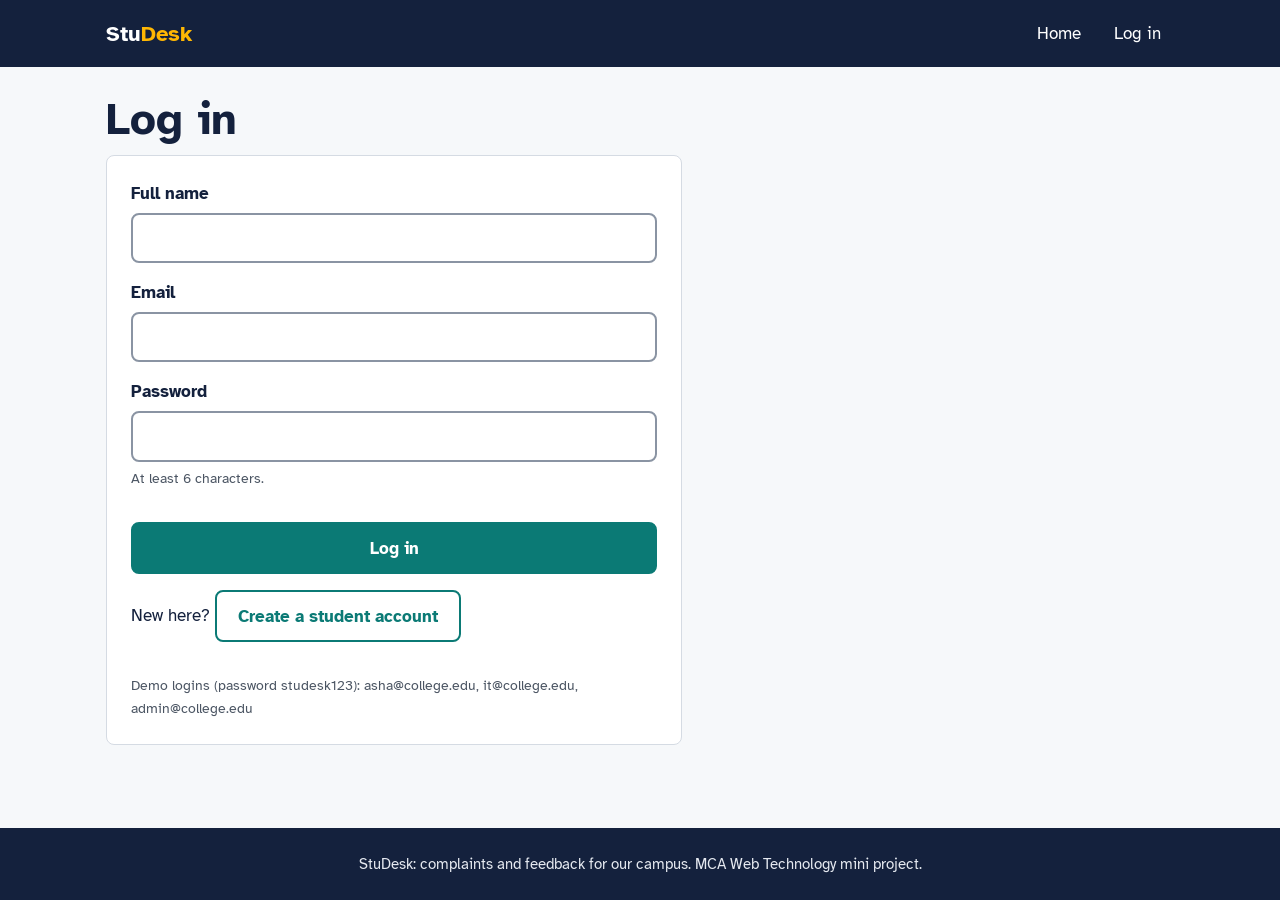
==== templates/login.html @ d4316819 "Reinitializing tracking after deleting .git folder" ====
<!DOCTYPE html>
<html lang="en">
<head>
  <meta charset="utf-8">
  <meta name="viewport" content="width=device-width, initial-scale=1">
  <title>Log in - StuDesk</title>
  <link rel="preconnect" href="https://fonts.googleapis.com">
  <link rel="stylesheet" href="https://fonts.googleapis.com/css2?family=Atkinson+Hyperlegible:wght@400;700&display=swap">
  <link rel="stylesheet" href="/static/css/style.css">
</head>
<body>
  <a class="skip-link" href="#main">Skip to main content</a>
  <header id="site-header"></header>

  <main id="main" tabindex="-1">
    <h1 id="form-title">Log in</h1>

    <form class="form card" id="auth-form" novalidate aria-labelledby="form-title">
      <div class="field" id="name-field" hidden>
        <label for="name">Full name</label>
        <input type="text" id="name" autocomplete="name">
      </div>
      <div class="field">
        <label for="email">Email</label>
        <input type="email" id="email" autocomplete="email" required>
      </div>
      <div class="field">
        <label for="password">Password</label>
        <input type="password" id="password" autocomplete="current-password" required aria-describedby="pw-hint">
        <p class="hint" id="pw-hint">At least 6 characters.</p>
      </div>
      <p class="error-text" id="form-error" role="alert"></p>
      <button class="btn" type="submit" id="submit-btn">Log in</button>
      <p>
        <span id="switch-text">New here?</span>
        <button class="btn btn-outline" type="button" id="switch-btn">Create a student account</button>
      </p>
      <p class="hint">Demo logins (password studesk123): asha@college.edu, it@college.edu, admin@college.edu</p>
    </form>
  </main>

  <footer id="site-footer"></footer>
  <div id="toast" class="toast" role="status" aria-live="polite"></div>

  <script src="/static/js/common.js"></script>
  <script src="/static/js/pages/login.js"></script>
</body>
</html>
---- static/css/style.css ----
/* ==========================================================
   StuDesk shared styles  -  everyone uses this file.
   Don't change the tokens (:root) without telling the team.
   Put page-specific styles in static/css/pages/<page>.css
   ========================================================== */

/* ---- 1. Design tokens (colours, spacing, type) ---- */
:root {
  --ink:        #14213d;   /* main text, navbar */
  --muted:      #4b5563;   /* secondary text (7:1 on paper) */
  --paper:      #f6f8fa;   /* page background */
  --surface:    #ffffff;   /* cards, forms */
  --line:       #d5dbe3;   /* borders */
  --brand:      #0b7a75;   /* buttons, links (5.3:1 on white) */
  --brand-dark: #075e5a;
  --highlight:  #ffb703;   /* focus ring and one accent only */
  --danger:     #b42318;
  --success:    #1b7f3b;
  --warning:    #8a5300;

  --font: "Atkinson Hyperlegible", "Segoe UI", system-ui, -apple-system, Arial, sans-serif;
  --radius: 8px;
  --space-1: 0.5rem;
  --space-2: 1rem;
  --space-3: 1.5rem;
  --space-4: 2.5rem;
  --max-width: 1100px;
}

/* Breakpoints used by the whole team:  640px (phone/tablet)  and  960px (tablet/desktop) */

/* ---- 2. Base ---- */
*, *::before, *::after { box-sizing: border-box; }
html { scroll-behavior: smooth; }
body {
  margin: 0;
  font-family: var(--font);
  font-size: 1.0625rem;
  line-height: 1.6;
  color: var(--ink);
  background: var(--paper);
  min-height: 100vh;
  display: flex;
  flex-direction: column;
}
main { flex: 1; width: 100%; max-width: var(--max-width); margin: 0 auto; padding: var(--space-3) var(--space-2) var(--space-4); }
main:focus { outline: none; }
h1, h2, h3 { line-height: 1.25; margin: 0 0 var(--space-1); }
h1 { font-size: clamp(1.8rem, 4vw + 1rem, 2.8rem); }
h2 { font-size: 1.5rem; }
h3 { font-size: 1.2rem; }
p  { margin: 0 0 var(--space-2); max-width: 70ch; }
a  { color: var(--brand); }
a:hover { color: var(--brand-dark); }
img { max-width: 100%; height: auto; }

/* ---- 3. Accessibility helpers ---- */
:focus-visible { outline: 3px solid var(--highlight); outline-offset: 2px; }
.skip-link {
  position: absolute; left: var(--space-1); top: -4rem;
  background: var(--highlight); color: var(--ink);
  padding: 0.6rem 1rem; border-radius: var(--radius); font-weight: 700; z-index: 100;
}
.skip-link:focus { top: var(--space-1); }
.visually-hidden {
  position: absolute !important; width: 1px; height: 1px; overflow: hidden;
  clip: rect(0 0 0 0); white-space: nowrap;
}
@media (prefers-reduced-motion: reduce) {
  * { animation: none !important; transition: none !important; scroll-behavior: auto !important; }
}

/* ---- 4. Navbar (built by common.js) ---- */
.site-header { background: var(--ink); color: #fff; }
.nav { max-width: var(--max-width); margin: 0 auto; padding: 0.75rem var(--space-2);
       display: flex; align-items: center; justify-content: space-between; flex-wrap: wrap; gap: var(--space-1); }
.brand { color: #fff; font-weight: 700; font-size: 1.4rem; text-decoration: none; }
.brand span { color: var(--highlight); }
.nav-toggle { display: none; background: transparent; color: #fff; border: 2px solid #fff;
              border-radius: var(--radius); padding: 0.4rem 0.8rem; font: inherit; cursor: pointer; }
.nav-links { list-style: none; margin: 0; padding: 0; display: flex; gap: var(--space-1); align-items: center; flex-wrap: wrap; }
.nav-links a, .nav-links button {
  color: #fff; text-decoration: none; padding: 0.5rem 0.8rem; border-radius: var(--radius);
  background: transparent; border: 0; font: inherit; cursor: pointer; display: inline-block;
}
.nav-links a:hover, .nav-links button:hover { background: rgba(255,255,255,0.15); }
.nav-links a[aria-current="page"] { background: rgba(255,255,255,0.2); font-weight: 700; }
@media (max-width: 640px) {
  .nav-toggle { display: block; }
  .nav-links { display: none; width: 100%; flex-direction: column; align-items: stretch; }
  .nav-links.open { display: flex; }
}

/* ---- 5. Footer ---- */
.site-footer { background: var(--ink); color: #e5e9f0; padding: var(--space-3) var(--space-2); text-align: center; font-size: 0.95rem; }
.site-footer p { margin: 0 auto; }
.site-footer a { color: #fff; }

/* ---- 6. Buttons ---- */
.btn {
  display: inline-block; font: inherit; font-weight: 700; cursor: pointer; text-decoration: none; text-align: center;
  background: var(--brand); color: #fff; border: 2px solid var(--brand);
  padding: 0.65rem 1.3rem; border-radius: var(--radius); min-height: 44px;
}
.btn:hover { background: var(--brand-dark); border-color: var(--brand-dark); color: #fff; }
.btn-outline { background: transparent; color: var(--brand); }
.btn-outline:hover { background: var(--brand); color: #fff; }
.btn-danger { background: var(--danger); border-color: var(--danger); }
.btn[disabled] { opacity: 0.6; cursor: not-allowed; }

/* ---- 7. Forms ---- */
.form { display: grid; gap: var(--space-2); max-width: 36rem; }
.field { display: grid; gap: 0.35rem; }
.field label, legend { font-weight: 700; }
.hint { color: var(--muted); font-size: 0.9rem; margin: 0; }
input[type="text"], input[type="email"], input[type="password"], select, textarea {
  font: inherit; color: var(--ink); background: var(--surface);
  border: 2px solid #8a94a3; border-radius: var(--radius); padding: 0.6rem 0.8rem; width: 100%; min-height: 44px;
}
textarea { min-height: 8rem; resize: vertical; }
input[aria-invalid="true"], textarea[aria-invalid="true"], select[aria-invalid="true"] { border-color: var(--danger); }
.error-text { color: var(--danger); font-weight: 700; margin: 0; }
fieldset { border: 2px solid var(--line); border-radius: var(--radius); padding: var(--space-2); margin: 0; }
input[type="checkbox"], input[type="radio"] { width: 1.2rem; height: 1.2rem; accent-color: var(--brand); }
.check { display: flex; gap: 0.6rem; align-items: center; }

/* ---- 8. Cards, badges, layout helpers ---- */
.card { background: var(--surface); border: 1px solid var(--line); border-radius: var(--radius); padding: var(--space-3); }
.grid { display: grid; gap: var(--space-2); grid-template-columns: repeat(auto-fit, minmax(240px, 1fr)); }
.stack > * + * { margin-top: var(--space-2); }
.badge { display: inline-block; padding: 0.15rem 0.7rem; border-radius: 999px; font-size: 0.9rem; font-weight: 700; border: 2px solid currentColor; }
.badge-pending     { color: var(--warning); background: #fff4e0; }
.badge-in_progress { color: var(--brand-dark); background: #e0f4f2; }
.badge-resolved    { color: var(--success); background: #e3f5e8; }
.badge-new         { color: var(--ink); background: #e8ecf4; }
.badge-reviewed    { color: var(--brand-dark); background: #e0f4f2; }
.badge-implemented { color: var(--success); background: #e3f5e8; }
.empty { text-align: center; color: var(--muted); padding: var(--space-4) var(--space-2); border: 2px dashed var(--line); border-radius: var(--radius); }

/* ---- 9. Tables: scroll on desktop, stacked cards on phones ----
   Usage: <div class="table-wrap"><table class="stack-table"> ... <td data-label="Status">  */
.table-wrap { overflow-x: auto; }
table { width: 100%; border-collapse: collapse; background: var(--surface); }
caption { text-align: left; font-weight: 700; padding: 0.5rem 0; }
th, td { text-align: left; padding: 0.75rem; border-bottom: 1px solid var(--line); }
th { background: #eaeff5; }
@media (max-width: 640px) {
  .stack-table thead { position: absolute; left: -9999px; }
  .stack-table tr { display: block; border: 1px solid var(--line); border-radius: var(--radius); margin-bottom: var(--space-2); background: var(--surface); }
  .stack-table td { display: flex; justify-content: space-between; gap: var(--space-2); border-bottom: 1px solid var(--line); }
  .stack-table td:last-child { border-bottom: 0; }
  .stack-table td::before { content: attr(data-label); font-weight: 700; }
}

/* ---- 10. Toast message (announced to screen readers) ---- */
.toast { position: fixed; bottom: var(--space-2); left: 50%; transform: translateX(-50%);
         background: var(--ink); color: #fff; padding: 0.8rem 1.4rem; border-radius: var(--radius);
         max-width: 90vw; display: none; z-index: 50; }
.toast.show { display: block; }
.toast.error { background: var(--danger); }
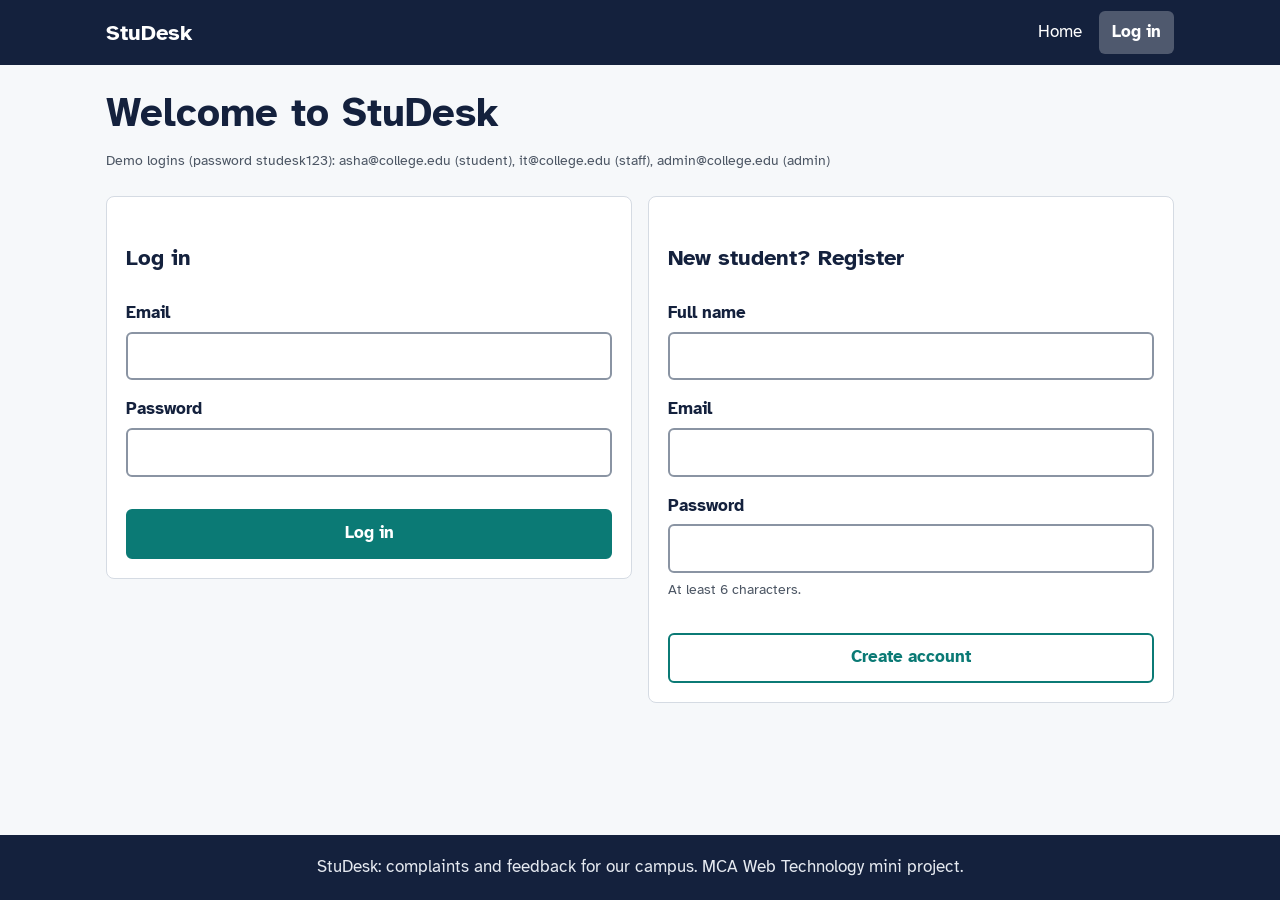
==== commit b570afbf: "Final-setup" ====
--- a/templates/login.html
+++ b/templates/login.html
@@ -1,46 +1,69 @@
 <!DOCTYPE html>
 <html lang="en">
 <head>
-  <meta charset="utf-8">
-  <meta name="viewport" content="width=device-width, initial-scale=1">
+  <meta charset="UTF-8">
+  <meta name="viewport" content="width=device-width, initial-scale=1.0">
   <title>Log in - StuDesk</title>
-  <link rel="preconnect" href="https://fonts.googleapis.com">
   <link rel="stylesheet" href="https://fonts.googleapis.com/css2?family=Atkinson+Hyperlegible:wght@400;700&display=swap">
-  <link rel="stylesheet" href="/static/css/style.css">
+  <link rel="stylesheet" href="/static/css/common.css">
+  <link rel="stylesheet" href="/static/css/pages/login.css">
 </head>
 <body>
   <a class="skip-link" href="#main">Skip to main content</a>
-  <header id="site-header"></header>
 
-  <main id="main" tabindex="-1">
-    <h1 id="form-title">Log in</h1>
+  <header>
+    <nav class="navbar">
+      <a class="brand" href="/">StuDesk</a>
+      <ul>
+        <li><a href="/">Home</a></li>
+        <li><a class="active" href="/login.html">Log in</a></li>
+      </ul>
+    </nav>
+  </header>
 
-    <form class="form card" id="auth-form" novalidate aria-labelledby="form-title">
-      <div class="field" id="name-field" hidden>
-        <label for="name">Full name</label>
-        <input type="text" id="name" autocomplete="name">
-      </div>
-      <div class="field">
-        <label for="email">Email</label>
-        <input type="email" id="email" autocomplete="email" required>
-      </div>
-      <div class="field">
-        <label for="password">Password</label>
-        <input type="password" id="password" autocomplete="current-password" required aria-describedby="pw-hint">
-        <p class="hint" id="pw-hint">At least 6 characters.</p>
-      </div>
-      <p class="error-text" id="form-error" role="alert"></p>
-      <button class="btn" type="submit" id="submit-btn">Log in</button>
-      <p>
-        <span id="switch-text">New here?</span>
-        <button class="btn btn-outline" type="button" id="switch-btn">Create a student account</button>
-      </p>
-      <p class="hint">Demo logins (password studesk123): asha@college.edu, it@college.edu, admin@college.edu</p>
-    </form>
+  <main id="main">
+    <h1>Welcome to StuDesk</h1>
+    <p class="hint demo-note">Demo logins (password studesk123): asha@college.edu (student), it@college.edu (staff), admin@college.edu (admin)</p>
+
+    <div class="grid auth-grid">
+      <form id="login-form" class="card form">
+        <h2>Log in</h2>
+        <div class="field">
+          <label for="login-email">Email</label>
+          <input type="email" id="login-email" required>
+        </div>
+        <div class="field">
+          <label for="login-password">Password</label>
+          <input type="password" id="login-password" required>
+        </div>
+        <p id="login-message" class="message"></p>
+        <button class="btn" type="submit">Log in</button>
+      </form>
+
+      <form id="register-form" class="card form">
+        <h2>New student? Register</h2>
+        <div class="field">
+          <label for="reg-name">Full name</label>
+          <input type="text" id="reg-name" required minlength="2">
+        </div>
+        <div class="field">
+          <label for="reg-email">Email</label>
+          <input type="email" id="reg-email" required>
+        </div>
+        <div class="field">
+          <label for="reg-password">Password</label>
+          <input type="password" id="reg-password" required minlength="6">
+          <p class="hint">At least 6 characters.</p>
+        </div>
+        <p id="register-message" class="message"></p>
+        <button class="btn btn-outline" type="submit">Create account</button>
+      </form>
+    </div>
   </main>
 
-  <footer id="site-footer"></footer>
-  <div id="toast" class="toast" role="status" aria-live="polite"></div>
+  <footer>
+    <p>StuDesk: complaints and feedback for our campus. MCA Web Technology mini project.</p>
+  </footer>
 
   <script src="/static/js/common.js"></script>
   <script src="/static/js/pages/login.js"></script>
--- a/static/css/common.css
+++ b/static/css/common.css
@@ -0,0 +1,147 @@
+/* ==========================================================
+   common.css  -  styles used by EVERY page.
+   Page-only styles live in static/css/pages/<page>.css
+   ========================================================== */
+
+/* ---------- 1. Colours and font (change here, changes everywhere) ---------- */
+:root {
+  --ink: #14213d;        /* text, navbar, footer */
+  --muted: #4b5563;      /* small grey text */
+  --page: #f6f8fa;       /* page background */
+  --white: #ffffff;
+  --line: #d5dbe3;       /* borders */
+  --brand: #0b7a75;      /* buttons and links */
+  --brand-dark: #075e5a;
+  --highlight: #ffb703;  /* focus outline */
+  --danger: #b42318;
+}
+
+/* ---------- 2. Base ---------- */
+* { box-sizing: border-box; }
+
+body {
+  margin: 0;
+  font-family: "Atkinson Hyperlegible", "Segoe UI", Arial, sans-serif;
+  font-size: 1.05rem;
+  line-height: 1.6;
+  color: var(--ink);
+  background: var(--page);
+  min-height: 100vh;
+  display: flex;
+  flex-direction: column;
+}
+
+h1 { font-size: 2rem; margin: 0 0 0.75rem; line-height: 1.2; }
+h2 { font-size: 1.4rem; margin: 1.5rem 0 0.5rem; }
+h3 { font-size: 1.1rem; margin: 0 0 0.4rem; }
+p  { margin: 0 0 1rem; }
+a  { color: var(--brand); }
+img { max-width: 100%; height: auto; }
+
+@media (min-width: 900px) {
+  h1 { font-size: 2.5rem; }
+}
+
+/* ---------- 3. Accessibility ---------- */
+/* clear outline when using the keyboard */
+a:focus, button:focus, input:focus, select:focus, textarea:focus, summary:focus {
+  outline: 3px solid var(--highlight);
+  outline-offset: 2px;
+}
+/* "Skip to content" link, only visible when tabbed to */
+.skip-link {
+  position: absolute; left: 0.5rem; top: -4rem;
+  background: var(--highlight); color: var(--ink);
+  padding: 0.6rem 1rem; font-weight: bold;
+}
+.skip-link:focus { top: 0.5rem; }
+
+/* ---------- 4. Page layout ---------- */
+main {
+  flex: 1;                   /* pushes the footer to the bottom */
+  width: 100%;
+  max-width: 1100px;         /* content never gets too wide */
+  margin: 0 auto;
+  padding: 1.5rem 1rem 2.5rem;
+}
+
+/* ---------- 5. Navbar ---------- */
+header { background: var(--ink); }
+.navbar {
+  max-width: 1100px; margin: 0 auto; padding: 0.7rem 1rem;
+  display: flex; flex-wrap: wrap;           /* wraps onto 2 lines on small phones */
+  align-items: center; justify-content: space-between; gap: 0.5rem;
+}
+.brand { color: var(--white); font-size: 1.4rem; font-weight: bold; text-decoration: none; }
+.navbar ul { list-style: none; margin: 0; padding: 0; display: flex; flex-wrap: wrap; gap: 0.3rem; }
+.navbar ul a { color: var(--white); text-decoration: none; padding: 0.5rem 0.8rem; border-radius: 6px; display: block; }
+.navbar ul a:hover { background: rgba(255, 255, 255, 0.15); }
+.navbar ul a.active { background: rgba(255, 255, 255, 0.25); font-weight: bold; }
+
+/* ---------- 6. Footer ---------- */
+footer { background: var(--ink); color: #e5e9f0; text-align: center; padding: 1.2rem 1rem; }
+footer p { margin: 0; }
+
+/* ---------- 7. Buttons ---------- */
+.btn {
+  display: inline-block; font: inherit; font-weight: bold; text-decoration: none; cursor: pointer;
+  background: var(--brand); color: var(--white);
+  border: 2px solid var(--brand); border-radius: 6px;
+  padding: 0.6rem 1.2rem; min-height: 44px;
+}
+.btn:hover { background: var(--brand-dark); border-color: var(--brand-dark); }
+.btn-outline { background: transparent; color: var(--brand); }
+.btn-outline:hover { background: var(--brand); color: var(--white); }
+.btn-danger { background: var(--danger); border-color: var(--danger); }
+.btn-small { padding: 0.3rem 0.9rem; min-height: 36px; }
+
+/* ---------- 8. Forms ---------- */
+.form { display: grid; gap: 1rem; }
+.field { display: grid; gap: 0.3rem; }
+label, legend { font-weight: bold; }
+input[type="text"], input[type="email"], input[type="password"], select, textarea {
+  font: inherit; color: var(--ink); background: var(--white);
+  border: 2px solid #8a94a3; border-radius: 6px;
+  padding: 0.55rem 0.75rem; width: 100%; min-height: 44px;
+}
+textarea { min-height: 7rem; resize: vertical; }
+fieldset { border: 2px solid var(--line); border-radius: 6px; padding: 0.8rem 1rem; margin: 0; }
+input[type="checkbox"], input[type="radio"] { width: 1.2rem; height: 1.2rem; accent-color: var(--brand); }
+.inline { display: flex; flex-wrap: wrap; gap: 1rem; align-items: center; }
+.inline label { font-weight: normal; display: flex; gap: 0.4rem; align-items: center; }
+.hint { color: var(--muted); font-size: 0.9rem; margin: 0; }
+
+/* message shown after an action (success or error) */
+.message { margin: 0; font-weight: bold; color: var(--brand-dark); }
+.message.error { color: var(--danger); }
+
+/* ---------- 9. Cards, grids, lists ---------- */
+.card { background: var(--white); border: 1px solid var(--line); border-radius: 8px; padding: 1.2rem; }
+/* as many columns as fit: 3 on desktop, 2 on tablet, 1 on phone */
+.grid { display: grid; gap: 1rem; grid-template-columns: repeat(auto-fit, minmax(250px, 1fr)); }
+.list { list-style: none; margin: 0; padding: 0; display: grid; gap: 1rem; }
+.empty { text-align: center; color: var(--muted); padding: 2rem 1rem; border: 2px dashed var(--line); border-radius: 8px; }
+
+/* ---------- 10. Status badges ---------- */
+.badge { display: inline-block; padding: 0.1rem 0.7rem; border-radius: 999px; font-size: 0.9rem; font-weight: bold; border: 2px solid currentColor; }
+.badge-pending, .badge-new { color: #8a5300; background: #fff4e0; }
+.badge-in_progress, .badge-reviewed { color: var(--brand-dark); background: #e0f4f2; }
+.badge-resolved, .badge-implemented { color: #1b7f3b; background: #e3f5e8; }
+
+/* ---------- 11. Tables ---------- */
+.table-wrap { overflow-x: auto; }
+table { width: 100%; border-collapse: collapse; background: var(--white); }
+th, td { text-align: left; padding: 0.7rem; border-bottom: 1px solid var(--line); }
+th { background: #eaeff5; }
+/* On phones every table row turns into a small card (each td shows its data-label) */
+@media (max-width: 640px) {
+  thead { display: none; }
+  tr { display: block; border: 1px solid var(--line); border-radius: 8px; margin-bottom: 1rem; background: var(--white); }
+  td { display: flex; justify-content: space-between; gap: 1rem; }
+  td::before { content: attr(data-label); font-weight: bold; }
+}
+
+/* ---------- 12. Respect users who turn animations off ---------- */
+@media (prefers-reduced-motion: reduce) {
+  * { transition: none !important; animation: none !important; }
+}
--- a/static/css/pages/login.css
+++ b/static/css/pages/login.css
@@ -0,0 +1,9 @@
+/* login.css - Login / Register page only */
+
+/* two forms side by side on desktop, stacked on phones */
+.auth-grid {
+  grid-template-columns: repeat(auto-fit, minmax(280px, 1fr));
+  align-items: start;
+}
+
+.demo-note { margin-bottom: 1.5rem; }
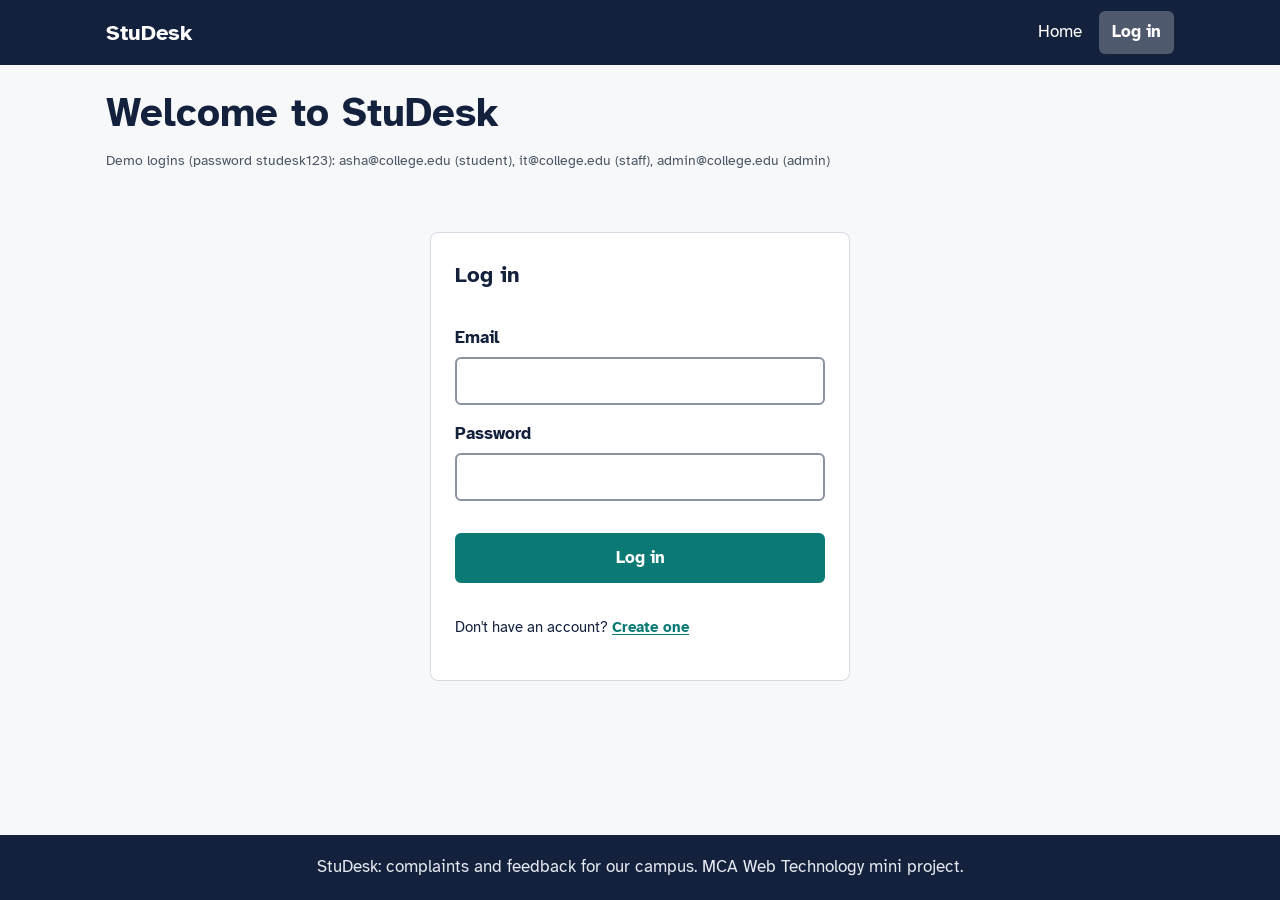
==== commit a6a6a792: "added flip animation in login page" ====
--- a/templates/login.html
+++ b/templates/login.html
@@ -1,13 +1,16 @@
 <!DOCTYPE html>
 <html lang="en">
+
 <head>
   <meta charset="UTF-8">
   <meta name="viewport" content="width=device-width, initial-scale=1.0">
   <title>Log in - StuDesk</title>
-  <link rel="stylesheet" href="https://fonts.googleapis.com/css2?family=Atkinson+Hyperlegible:wght@400;700&display=swap">
+  <link rel="stylesheet"
+    href="https://fonts.googleapis.com/css2?family=Atkinson+Hyperlegible:wght@400;700&display=swap">
   <link rel="stylesheet" href="/static/css/common.css">
   <link rel="stylesheet" href="/static/css/pages/login.css">
 </head>
+
 <body>
   <a class="skip-link" href="#main">Skip to main content</a>
 
@@ -23,41 +26,56 @@
 
   <main id="main">
     <h1>Welcome to StuDesk</h1>
-    <p class="hint demo-note">Demo logins (password studesk123): asha@college.edu (student), it@college.edu (staff), admin@college.edu (admin)</p>
+    <p class="hint demo-note">Demo logins (password studesk123): asha@college.edu (student), it@college.edu (staff),
+      admin@college.edu (admin)</p>
 
-    <div class="grid auth-grid">
-      <form id="login-form" class="card form">
-        <h2>Log in</h2>
-        <div class="field">
-          <label for="login-email">Email</label>
-          <input type="email" id="login-email" required>
+    <div class="flip-card">
+      <div class="flip-card-inner" id="flip-card-inner">
+        <!-- Front side: Login form -->
+        <div class="flip-card-front">
+          <form id="login-form" class="card form">
+            <h2>Log in</h2>
+            <div class="field">
+              <label for="login-email">Email</label>
+              <input type="email" id="login-email" required>
+            </div>
+            <div class="field">
+              <label for="login-password">Password</label>
+              <input type="password" id="login-password" required>
+            </div>
+            <p id="login-message" class="message"></p>
+            <button class="btn" type="submit">Log in</button>
+            <p class="flip-link">
+              Don't have an account? <a href="#" id="show-register">Create one</a>
+            </p>
+          </form>
         </div>
-        <div class="field">
-          <label for="login-password">Password</label>
-          <input type="password" id="login-password" required>
+
+        <!-- Back side: Registration form -->
+        <div class="flip-card-back">
+          <form id="register-form" class="card form">
+            <h2>New student? Register</h2>
+            <div class="field">
+              <label for="reg-name">Full name</label>
+              <input type="text" id="reg-name" required minlength="2">
+            </div>
+            <div class="field">
+              <label for="reg-email">Email</label>
+              <input type="email" id="reg-email" required>
+            </div>
+            <div class="field">
+              <label for="reg-password">Password</label>
+              <input type="password" id="reg-password" required minlength="6">
+              <p class="hint">At least 6 characters.</p>
+            </div>
+            <p id="register-message" class="message"></p>
+            <button class="btn btn-outline" type="submit">Create account</button>
+            <p class="flip-link">
+              Already have an account? <a href="#" id="show-login">Log in</a>
+            </p>
+          </form>
         </div>
-        <p id="login-message" class="message"></p>
-        <button class="btn" type="submit">Log in</button>
-      </form>
-
-      <form id="register-form" class="card form">
-        <h2>New student? Register</h2>
-        <div class="field">
-          <label for="reg-name">Full name</label>
-          <input type="text" id="reg-name" required minlength="2">
-        </div>
-        <div class="field">
-          <label for="reg-email">Email</label>
-          <input type="email" id="reg-email" required>
-        </div>
-        <div class="field">
-          <label for="reg-password">Password</label>
-          <input type="password" id="reg-password" required minlength="6">
-          <p class="hint">At least 6 characters.</p>
-        </div>
-        <p id="register-message" class="message"></p>
-        <button class="btn btn-outline" type="submit">Create account</button>
-      </form>
+      </div>
     </div>
   </main>
 
@@ -68,4 +86,5 @@
   <script src="/static/js/common.js"></script>
   <script src="/static/js/pages/login.js"></script>
 </body>
-</html>
+
+</html>
--- a/static/css/pages/login.css
+++ b/static/css/pages/login.css
@@ -1,9 +1,103 @@
-/* login.css - Login / Register page only */
+/* login.css - Login / Register page with 3D card flip animation */
 
-/* two forms side by side on desktop, stacked on phones */
-.auth-grid {
-  grid-template-columns: repeat(auto-fit, minmax(280px, 1fr));
-  align-items: start;
+/* ===== Flip Card Container ===== */
+/*
+ * CRITICAL: .flip-card must have an explicit height.
+ * The faces use position:absolute + height:100%. For height:100% to resolve,
+ * the containing block (.flip-card-inner) needs a definite height — which
+ * it gets by inheriting from .flip-card's explicit height.
+ * min-height alone does NOT provide a definite height for this purpose.
+ */
+.flip-card {
+  perspective: 1000px;
+  max-width: 420px;
+  height: 520px;
+  /* explicit height — register form (3 fields) is the taller side */
+  margin: 0 auto;
 }
 
-.demo-note { margin-bottom: 1.5rem; }
+.flip-card-inner {
+  position: relative;
+  width: 100%;
+  height: 100%;
+  /* resolves to 520px from .flip-card */
+  transition: transform 0.7s cubic-bezier(0.4, 0, 0.2, 1);
+  transform-style: preserve-3d;
+}
+
+.flip-card.flipped .flip-card-inner {
+  transform: rotateY(180deg);
+}
+
+/* ===== Front & Back Faces ===== */
+.flip-card-front,
+.flip-card-back {
+  position: absolute;
+  top: 0;
+  left: 0;
+  width: 100%;
+  height: 100%;
+  /* resolves to 520px now that parent has definite height */
+  -webkit-backface-visibility: hidden;
+  backface-visibility: hidden;
+  display: flex;
+  align-items: center;
+  justify-content: center;
+}
+
+.flip-card-back {
+  /* Faces away from the viewer initially; becomes visible after 180deg flip */
+  transform: rotateY(180deg);
+}
+
+/* ===== Form styling inside flip card ===== */
+.flip-card .form {
+  width: 100%;
+}
+
+.flip-card .card.form {
+  padding: 1.5rem;
+  width: 100%;
+}
+
+.flip-card h2 {
+  margin-top: 0;
+  margin-bottom: 1rem;
+}
+
+/* Flip link styling */
+.flip-link {
+  margin-top: 1rem;
+  font-size: 0.95rem;
+}
+
+.flip-link a {
+  font-weight: bold;
+  text-decoration: underline;
+  text-underline-offset: 2px;
+}
+
+/* Demo note */
+.demo-note {
+  margin-bottom: 1.5rem;
+}
+
+/* Responsive adjustments */
+@media (max-width: 480px) {
+  .flip-card {
+    max-width: 100%;
+    height: 560px;
+    /* slightly taller on mobile due to narrower layout */
+  }
+
+  .flip-card .card.form {
+    padding: 1rem;
+  }
+}
+
+/* Respect reduced motion preference */
+@media (prefers-reduced-motion: reduce) {
+  .flip-card-inner {
+    transition: none;
+  }
+}
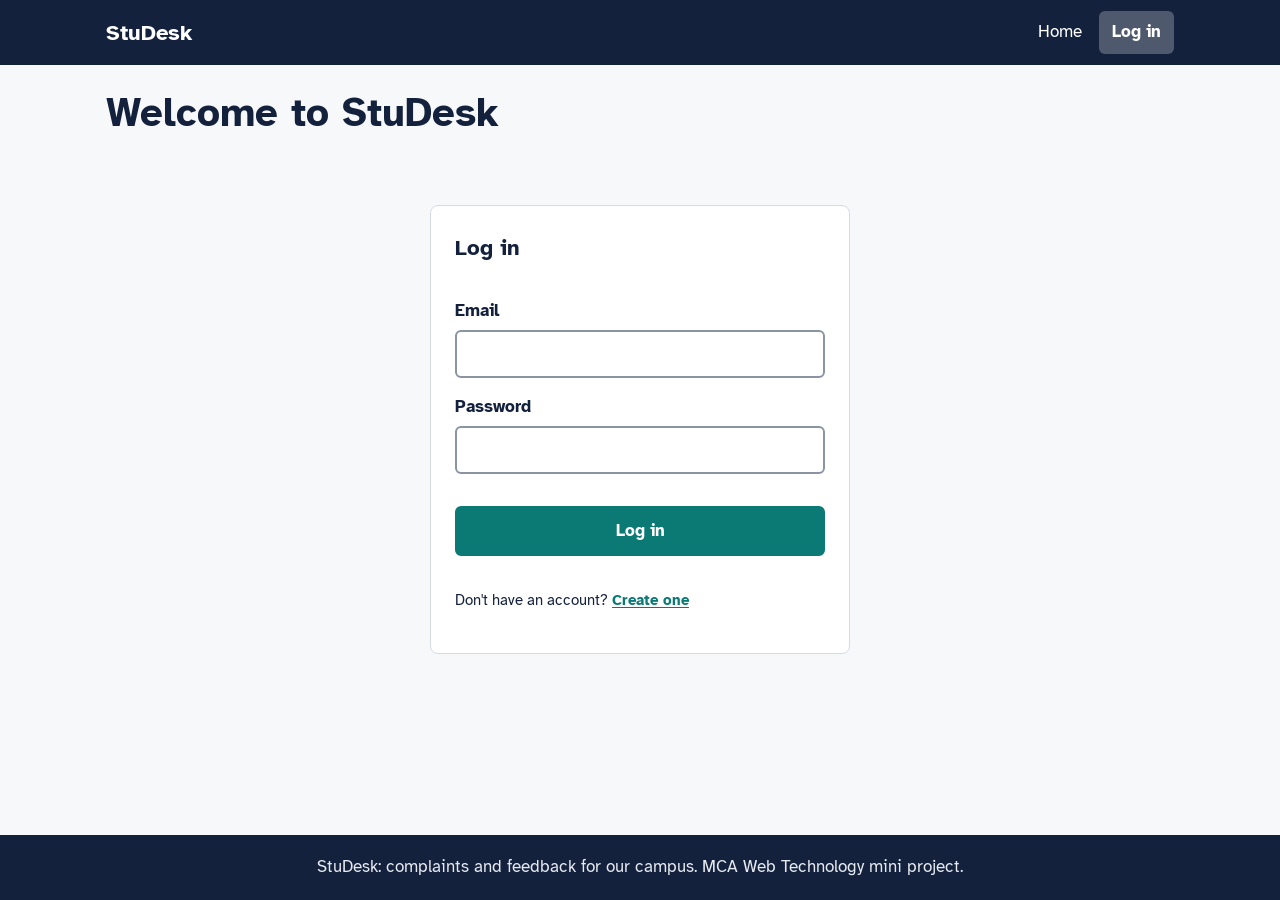
==== commit 74fcc235: "Fix: index page bug fixed" ====
--- a/templates/login.html
+++ b/templates/login.html
@@ -26,8 +26,8 @@
 
   <main id="main">
     <h1>Welcome to StuDesk</h1>
-    <p class="hint demo-note">Demo logins (password studesk123): asha@college.edu (student), it@college.edu (staff),
-      admin@college.edu (admin)</p>
+    <!-- <p class="hint demo-note">Demo logins (password studesk123): asha@college.edu (student), it@college.edu (staff),
+      admin@college.edu (admin)</p> -->
 
     <div class="flip-card">
       <div class="flip-card-inner" id="flip-card-inner">
--- a/static/css/pages/login.css
+++ b/static/css/pages/login.css
@@ -33,7 +33,7 @@
 .flip-card-front,
 .flip-card-back {
   position: absolute;
-  top: 0;
+  top: 20px;
   left: 0;
   width: 100%;
   height: 100%;
